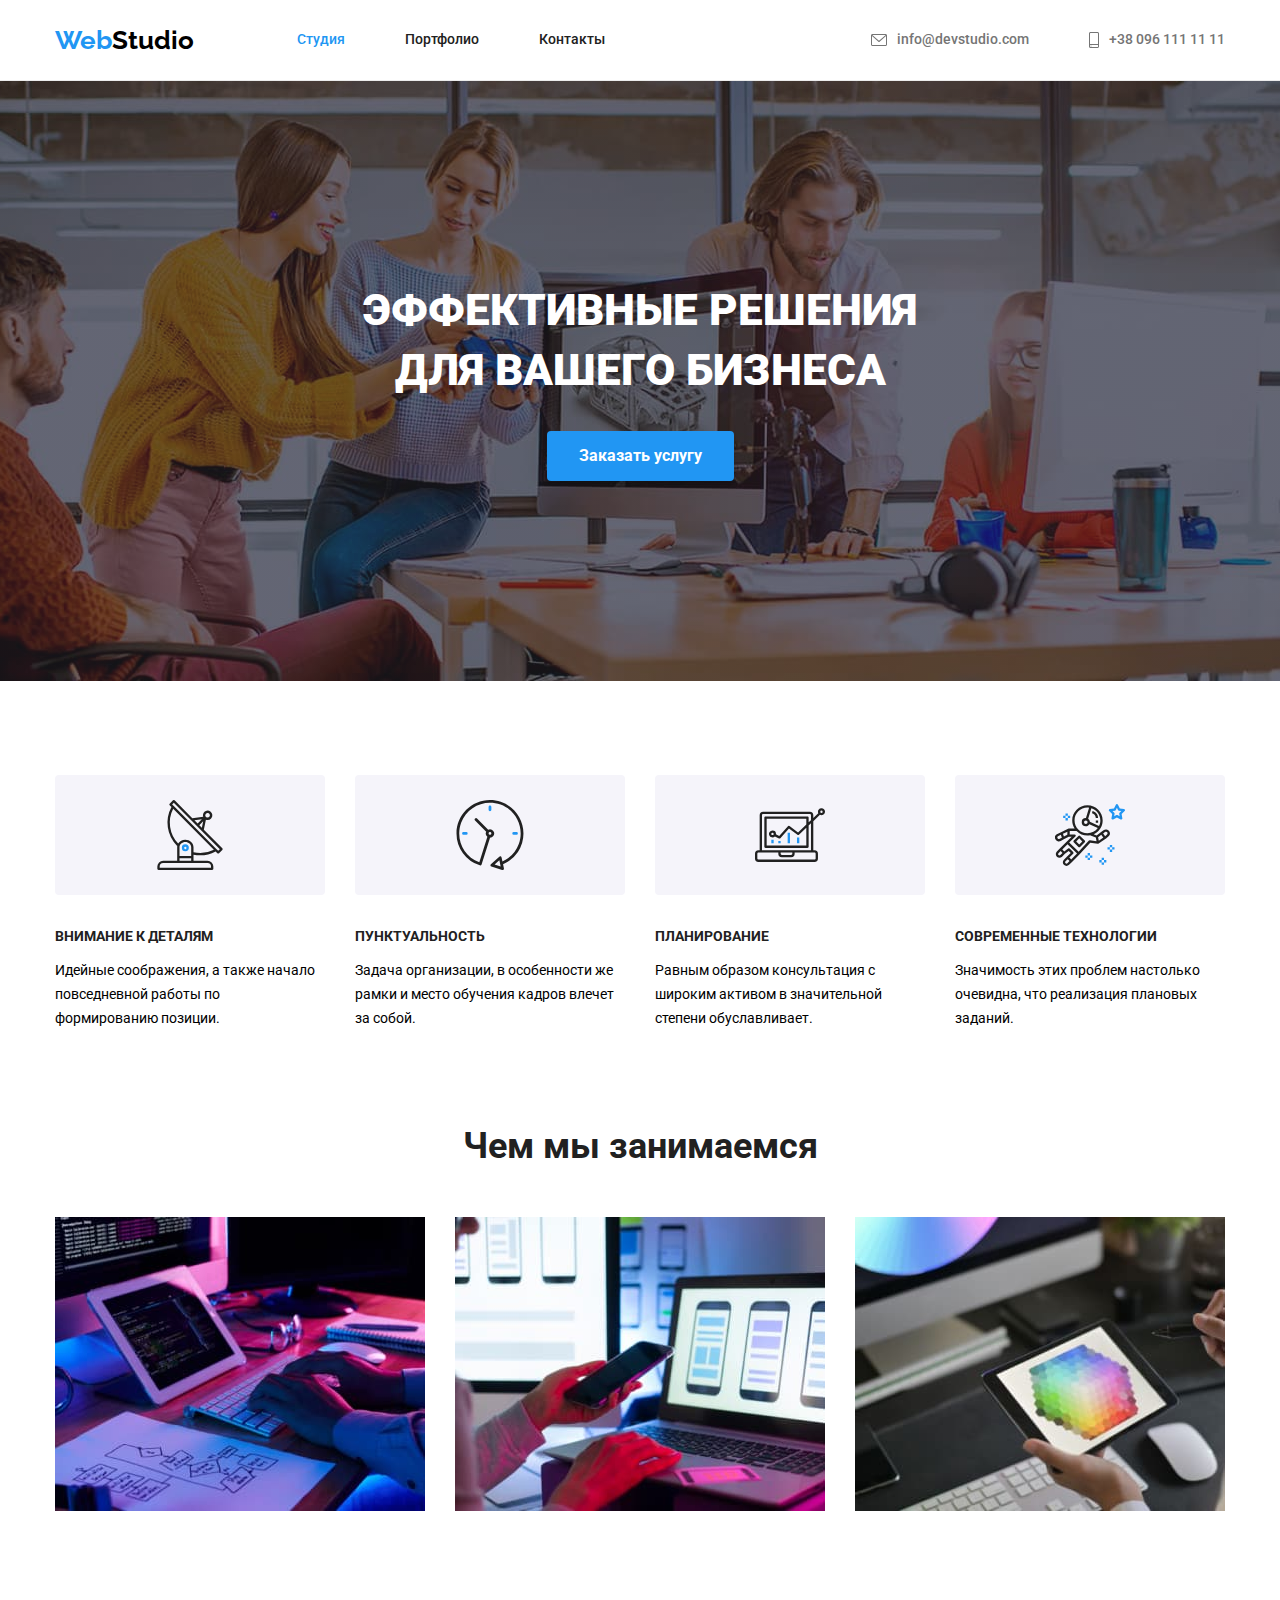
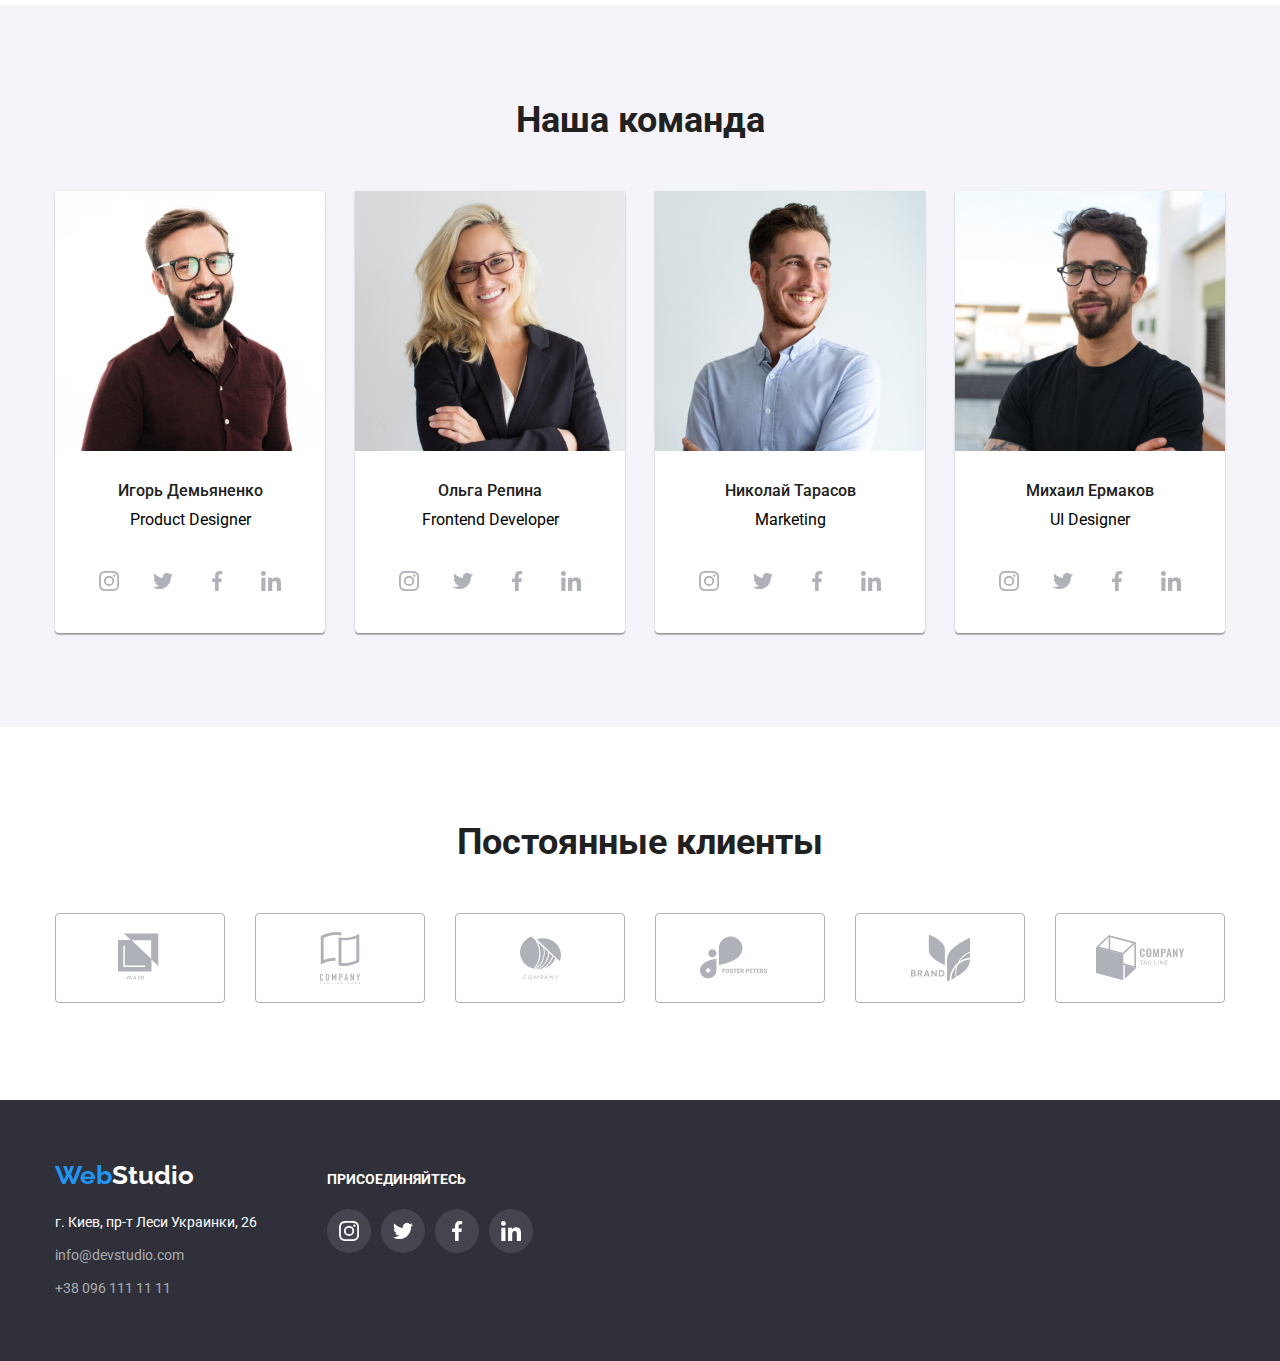
==== index.html @ a8113be8 "добавляет файлы настроек" ====
<!DOCTYPE html>
<html lang="ru">
  <head>
    <meta charset="UTF-8" />
    <meta
      name="viewport"
      content="width=device-width, initial-scale=1, maximum-scale=1, user-scalable=no"
    />
    <!-- <meta name="viewport" content="width=device-width, initial-scale=1.0" /> -->
    <title>WebStudio</title>
    <link rel="preconnect" href="https://fonts.gstatic.com" />
    <link
      href="https://fonts.googleapis.com/css2?family=Oleo+Script:wght@400;700&family=Raleway:wght@700&family=Roboto:wght@400;500;700;900&display=swap"
      rel="stylesheet"
    />
    <link
      rel="stylesheet"
      href="https://cdnjs.cloudflare.com/ajax/libs/modern-normalize/1.0.0/modern-normalize.css"
    />
    <link rel="stylesheet" href="./css/styles.css" />
    <link rel="stylesheet" href="./css/main.css" />
  </head>
  <body>
    <header class="header">
      <div class="header-contenier">
        <nav class="nav-section">
          <a href="#" class="logo">Web<span class="black">Studio</span></a>
          <ul class="site-nav list">
            <li class="item">
              <a href="#" class="link-nav link curent">Студия</a>
            </li>
            <li class="item">
              <a href="./portfolio.html" class="link-nav link">Портфолио</a>
            </li>
            <li class="item">
              <a href="#" class="link-nav link">Контакты</a>
            </li>
          </ul>
        </nav>
        <ul class="contact-list list">
          <li class="item icon-item">
            <a href="mailto:info@devstudio.com" class="contact link"
              ><svg class="icon-contact" width="16" height="12">
                <use href="./images/sprite.svg#envelope"></use>
              </svg>
              info@devstudio.com</a
            >
          </li>
          <li class="item icon-item">
            <a href="tel:+380961111111" class="contact link"
              ><svg
                class="icon-contact contact-smartphon"
                width="10"
                height="16"
              >
                <use href="./images/sprite.svg#smartphone"></use>
              </svg>
              +38 096 111 11 11</a
            >
          </li>
        </ul>
      </div>
    </header>
    <main>
      <!-- герой -->
      <section class="section hero overlay">
        <div class="contanier hero-contenier">
          <h1 class="hero-title">
            эффективные решения<br />
            для вашего бизнеса
          </h1>

          <a href="#" class="button">Заказать услугу</a>
        </div>
      </section>

      <!-- наши приимущества -->
      <section class="section">
        <h2 class="title-section visually-hidden">наши приимущества</h2>
        <div class="contanier">
          <ul class="list-section list">
            <li class="list-text">
              <div class="icon">
                <svg class="icon-antenna" width="70" ,heigth="70">
                  <use href="./images/sprite.svg#satellite"></use>
                </svg>
              </div>
              <h3 class="subtitle">Внимание к деталям</h3>
              <p class="text">
                Идейные соображения, а также начало повседневной работы по
                формированию позиции.
              </p>
            </li>
            <li class="list-text">
              <div class="icon">
                <svg class="icon-clock" width="70" ,heigth="70">
                  <use href="./images/sprite.svg#clock"></use>
                </svg>
              </div>
              <h3 class="subtitle">Пунктуальность</h3>
              <p class="text">
                Задача организации, в особенности же рамки и место обучения
                кадров влечет за собой.
              </p>
            </li>
            <li class="list-text">
              <div class="icon">
                <svg class="icon-diagram" width="70" ,heigth="70">
                  <use href="./images/sprite.svg#diagram"></use>
                </svg>
              </div>
              <h3 class="subtitle">Планирование</h3>
              <p class="text">
                Равным образом консультация с широким активом в значительной
                степени обуславливает.
              </p>
            </li>
            <li class="list-text">
              <div class="icon">
                <svg class="icon-astronaut" width="70" ,heigth="70">
                  <use href="./images/sprite.svg#astronaut"></use>
                </svg>
              </div>
              <h3 class="subtitle">Современные технологии</h3>
              <p class="text">
                Значимость этих проблем настолько очевидна, что реализация
                плановых заданий.
              </p>
            </li>
          </ul>
        </div>
      </section>

      <!-- чем мы занимаемся -->
      <section class="section-work">
        <div class="contanier">
          <h2 class="title-section">Чем мы занимаемся</h2>
          <ul class="work-list list">
            <li class="work-photo">
              <img src="./images/box1.jpg" alt="Разработка" />
            </li>
            <li class="work-photo">
              <img src="./images/box2.jpg" alt="Маркетинг" />
            </li>
            <li class="work-photo">
              <img src="./images/box3.jpg" alt="Дизайн" />
            </li>
          </ul>
        </div>
      </section>

      <!-- Наша команда -->
      <section class="section section-team">
        <div class="contanier">
          <h2 class="title-section">Наша команда</h2>
          <ul class="team-list list">
            <li class="team-photo">
              <img
                src="./images/img1.jpg"
                alt="Игорь Демьяненко"
                width="270px;"
              />

              <h3 class="title">Игорь Демьяненко</h3>
              <p class="text-team">Product Designer</p>
              <div class="social">
                <a href="http://" class="icon-social">
                  <svg class="icon-team" width="20" ,heigth="20">
                    <use href="./images/sprite.svg#instagram"></use>
                  </svg>
                </a>
                <a href="http://" class="icon-social">
                  <svg class="icon-team" width="20" ,heigth="20">
                    <use href="./images/sprite.svg#twitter"></use>
                  </svg>
                </a>
                <a href="http://" class="icon-social">
                  <svg class="icon-team" width="20" ,heigth="20">
                    <use href="./images/sprite.svg#facebook"></use>
                  </svg>
                </a>
                <a href="http://" class="icon-social">
                  <svg class="icon-team" width="20" ,heigth="20">
                    <use href="./images/sprite.svg#linkedin"></use>
                  </svg>
                </a>
              </div>
            </li>
            <li class="team-photo">
              <img src="./images/img2.jpg" alt="Ольга Репина" width="270px;" />
              <h3 class="title">Ольга Репина</h3>
              <p class="text-team">Frontend Developer</p>
              <div class="social">
                <a href="http://" class="icon-social">
                  <svg class="icon-team" width="20" ,heigth="20">
                    <use href="./images/sprite.svg#instagram"></use>
                  </svg>
                </a>
                <a href="http://" class="icon-social">
                  <svg class="icon-team" width="20" ,heigth="20">
                    <use href="./images/sprite.svg#twitter"></use>
                  </svg>
                </a>
                <a href="http://" class="icon-social">
                  <svg class="icon-team" width="20" ,heigth="20">
                    <use href="./images/sprite.svg#facebook"></use>
                  </svg>
                </a>
                <a href="http://" class="icon-social">
                  <svg class="icon-team" width="20" ,heigth="20">
                    <use href="./images/sprite.svg#linkedin"></use>
                  </svg>
                </a>
              </div>
            </li>
            <li class="team-photo">
              <img
                src="./images/img3.jpg"
                alt="Николай Тарасов"
                width="270px;"
              />
              <h3 class="title">Николай Тарасов</h3>
              <p class="text-team">Marketing</p>
              <div class="social">
                <a href="http://" class="icon-social">
                  <svg class="icon-team" width="20" ,heigth="20">
                    <use href="./images/sprite.svg#instagram"></use>
                  </svg>
                </a>
                <a href="http://" class="icon-social">
                  <svg class="icon-team" width="20" ,heigth="20">
                    <use href="./images/sprite.svg#twitter"></use>
                  </svg>
                </a>
                <a href="http://" class="icon-social">
                  <svg class="icon-team" width="20" ,heigth="20">
                    <use href="./images/sprite.svg#facebook"></use>
                  </svg>
                </a>
                <a href="http://" class="icon-social">
                  <svg class="icon-team" width="20" ,heigth="20">
                    <use href="./images/sprite.svg#linkedin"></use>
                  </svg>
                </a>
              </div>
            </li>
            <li class="team-photo">
              <img
                src="./images/img4.jpg"
                alt="Михаил Ермаков"
                width="270px;"
              />
              <h3 class="title">Михаил Ермаков</h3>
              <p class="text-team">UI Designer</p>
              <div class="social">
                <a href="http://" class="icon-social">
                  <svg class="icon-team" width="20" ,heigth="20">
                    <use href="./images/sprite.svg#instagram"></use>
                  </svg>
                </a>
                <a href="http://" class="icon-social">
                  <svg class="icon-team" width="20" ,heigth="20">
                    <use href="./images/sprite.svg#twitter"></use>
                  </svg>
                </a>
                <a href="http://" class="icon-social">
                  <svg class="icon-team" width="20" ,heigth="20">
                    <use href="./images/sprite.svg#facebook"></use>
                  </svg>
                </a>
                <a href="http://" class="icon-social">
                  <svg class="icon-team" width="20" ,heigth="20">
                    <use href="./images/sprite.svg#linkedin"></use>
                  </svg>
                </a>
              </div>
            </li>
          </ul>
        </div>
      </section>
      <section class="section">
        <div class="contanier">
          <h2 class="title-section">Постоянные клиенты</h2>
          <ul class="list-clients">
            <li class="clients list">
              <a class="linc-clients" href="http://">
                <svg class="icon-logo" width="44.27" ,heigth="49.23">
                  <use href="./images/sprite.svg#logo_1"></use>
                </svg>
              </a>
            </li>
            <li class="clients list">
              <a class="linc-clients" href="http://">
                <svg class="icon-logo" width="40" ,heigth="52">
                  <use href="./images/sprite.svg#logo_2"></use>
                </svg>
              </a>
            </li>
            <li class="clients list">
              <a class="linc-clients" href="http://">
                <svg class="icon-logo" width="41" ,heigth="42.6">
                  <use href="./images/sprite.svg#logo_3"></use>
                </svg>
              </a>
            </li>
            <li class="clients list">
              <a class="linc-clients" href="http://">
                <svg class="icon-logo" width="79.66" ,heigth="42.02">
                  <use href="./images/sprite.svg#logo_4"></use>
                </svg>
              </a>
            </li>
            <li class="clients list">
              <a class="linc-clients" href="http://">
                <svg class="icon-logo" width="59" ,heigth="47">
                  <use href="./images/sprite.svg#logo_5"></use>
                </svg>
              </a>
            </li>
            <li class="clients list">
              <a class="linc-clients" href="http://">
                <svg class="icon-logo" width="88.48" ,heigth="44.44">
                  <use href="./images/sprite.svg#logo_6"></use>
                </svg>
              </a>
            </li>
          </ul>
        </div>
      </section>
    </main>
    <footer class="section footer-section">
      <div class="contanier footer-contanier">
        <div class="address-footer">
          <a href="#" class="logo">Web<span class="white">Studio</span></a>
          <address class="blok-address">
            <a href="#" class="address">г. Киев, пр-т Леси Украинки, 26</a>
          </address>
          <ul class="list">
            <li class="list-contacts">
              <a href="mailto:info@devstudio.com" class="contacts"
                >info@devstudio.com</a
              >
            </li>
            <li class="list-contacts">
              <a href="tel:+380961111111" class="contacts">+38 096 111 11 11</a>
            </li>
          </ul>
        </div>
        <div class="media">
          <b class="text-media">присоединяйтесь</b>
          <ul class="media-list">
            <li class="list-media list">
              <a href="http://" class="icon-media">
                <svg class="icon-instagram" width="20" ,heigth="20">
                  <use href="./images/sprite.svg#instagram"></use>
                </svg>
              </a>
            </li>
            <li class="list-media list">
              <a href="http://" class="icon-media">
                <svg class="icon-twitter" width="20" ,heigth="20">
                  <use href="./images/sprite.svg#twitter"></use>
                </svg>
              </a>
            </li>
            <li class="list-media list">
              <a href="http://" class="icon-media">
                <svg class="icon-facebook" width="20" ,heigth="20">
                  <use href="./images/sprite.svg#facebook"></use>
                </svg>
              </a>
            </li>
            <li class="list-media list">
              <a href="http://" class="icon-media">
                <svg class="icon-linkedin" width="20" ,heigth="20">
                  <use href="./images/sprite.svg#linkedin"></use>
                </svg>
              </a>
            </li>
          </ul>
        </div>
      </div>
    </footer>
  </body>
</html>
---- css/styles.css ----
/* Переменные */
:root {
  --background-color-header: #ffffff;
  --background-color-main: #e5e5e5;
  --background-color-tiam: #f5f4fa;
  --background-color-footer: #2f303a;

  --color-logo: #2196f3;
  --color-accent: #2196f3;
  --color-text-h: #212121;
  --color-text-p: #757575;
  --color-text-hero: #ffffff;
  --color-text-mail: rgba(255, 255, 255, 0.6);
}

body {
  text-decoration: none;
}

/* утилиты */
.list {
  list-style: none;
}

h1,
h2,
h3,
p,
a,
li,
ul {
  padding: 0;
  margin: 0;
}

img {
  display: block;
  max-width: 100%;
  height: auto;
}

/* скрытый заголовок */
.visually-hidden {
  position: absolute;
  width: 1px;
  height: 1px;
  margin: -1px;
  border: 0;
  padding: 0;
  clip: rect(0 0 0 0);
  overflow: hidden;
}

.section {
  padding-top: 94px;
  padding-bottom: 94px;
  /* outline: 2px solid tomato; */
}

.contanier {
  margin-left: auto;
  margin-right: auto;
  padding-left: 15px;
  padding-right: 15px;
  width: 1200px;
  /* outline: 2px solid tomato; */
}

.button {
  display: inline-block;

  padding-top: 10px;
  padding-bottom: 10px;
  padding-left: 32px;
  padding-right: 32px;

  background-color: var(--color-accent);
  text-decoration: none;

  font-family: Roboto;
  font-style: normal;
  font-weight: bold;
  font-size: 16px;
  line-height: 1.87;

  text-align: center;

  color: #ffffff;
  box-shadow: 0px 4px 4px rgba(0, 0, 0, 0.15);
  border-radius: 4px;
}

/* Шапка сайта */
.header {
  background-color: var(--background-color-header);
  border-bottom: 1px solid #ececec;
}

.header-contenier {
  display: flex;
  width: 1200px;
  margin: auto;
  padding-left: 15px;
  padding-right: 15px;
  justify-content: space-between;
  align-items: center;
}

.icon-item {
  display: flex;
  align-items: center;
}

.link {
  color: var(--color-text-h);
  text-decoration: none;
  margin-left: 10px;
}

.icon-contact {
  margin-right: 10px;
  fill: #757575;
}

.link:hover,
.link:focus {
  color: var(--color-accent);
}

.link:hover .icon-contact,
.link:focus .icon-contact {
  fill: var(--color-accent);
}

.contact-list {
  display: flex;
}

.contact-list .item + .item {
  margin-left: 50px;
}

.contact {
  display: flex;
  align-items: center;
  color: var(--color-text-p);
  font-family: Roboto;
  font-style: normal;
  font-weight: 500;
  font-size: 14px;
  line-height: 1.14;
}

.nav-section {
  display: flex;
  justify-content: space-between;
  align-items: center;
}

.site-nav {
  display: flex;
}

.site-nav .curent {
  color: var(--color-accent);
}

.nav-list .item {
  display: block;
  padding-top: 32px;
  padding-bottom: 32px;
}

.site-nav .item + .item {
  margin-left: 50px;
}

.link-nav {
  display: block;
  padding-top: 32px;
  padding-bottom: 32px;
  font-family: -apple-system, BlinkMacSystemFont, "Segoe UI", Roboto, Oxygen,
    Ubuntu, Cantarell, "Open Sans", "Helvetica Neue", sans-serif;
  font-style: normal;
  font-weight: 500;
  font-size: 14px;
  line-height: 1.14;
}

/* стилизация логотипа */
.logo {
  display: block;
  font-family: Raleway;
  font-style: normal;
  font-weight: bold;
  font-size: 26px;
  line-height: 1.19;

  color: var(--color-logo);
  text-decoration: none;
}

.black {
  color: black;
  margin-right: 93px;
}

.white {
  color: #ffffff;
}

/* подвал сайта */
.footer-section {
  display: flex;
  justify-content: flex-start;
  background-color: var(--background-color-footer);
  padding-top: 60px;
  padding-bottom: 60px;
}

.footer-contanier {
  display: flex;
  align-items: baseline;
}

.address {
  margin-top: 20px;
  text-decoration: none;
  font-family: Roboto;
  font-style: normal;
  font-weight: normal;
  font-size: 14px;
  line-height: 1.71;
  color: #ffffff;
}

.blok-address {
  margin-top: 20px;
}

.contacts {
  text-decoration: none;
  font-family: Roboto;
  font-style: normal;
  font-weight: normal;
  font-size: 14px;
  line-height: 1.71;

  color: var(--color-text-mail);
}

.list-contacts {
  margin-top: 9px;
}
---- css/main.css ----
/* секция герой */
.hero {
  max-width: 1600px;
  height: 600px;
  margin-left: auto;
  margin-right: auto;
  padding: 0;
  background-image: linear-gradient(
      to right,
      rgba(47, 48, 58, 0.4),
      rgba(47, 48, 58, 0.4)
    ),
    url("../images/Img-hero.jpg");
  background-repeat: no-repeat;
  background-position: center;
  background-size: cover;
}

.overlay {
}

.hero-contenier {
  padding-top: 200px;
  padding-bottom: 200px;
  text-align: center;
}

.hero-title {
  margin-bottom: 30px;
  font-family: Roboto;
  font-style: normal;
  font-weight: 900;
  font-size: 44px;
  line-height: 1.36;

  text-align: center;
  text-transform: uppercase;

  color: #ffffff;
}

/* оформление секций */
.contanier .list-section {
  display: flex;
  justify-content: center;
}

.icon {
  display: inline-flex;
  height: 120px;
  width: 270px;
  margin-bottom: 30px;
  background-color: #f5f4fa;
  justify-content: center;
  border-radius: 4px;
}

.icon-logo {
  fill: #afb1b8;
}

.icon-logo:hover,
.icon-logo:focus {
  fill: #2196f3;
}

.social {
  display: flex;
  justify-content: center;
}

.icon-social {
  display: inline-flex;
  margin-bottom: 30px;
  width: 44px;
  height: 44px;
  fill: #afb1b8;
  justify-content: center;
  border-radius: 50%;
}

.team-list .icon-social + .icon-social {
  margin-left: 10px;
}

.icon-social:hover,
.icon-social:focus {
  background-color: var(--color-accent);
}

.icon-social:hover .icon-team,
.icon-social:focus .icon-team {
  fill: #ffffff;
}

.list-section .list-text + .list-text {
  margin-left: 30px;
}

.work-list {
  display: flex;
  justify-content: center;
}

.subtitle {
  margin-bottom: 10px;
  font-family: Roboto;
  font-style: normal;
  font-weight: bold;
  font-size: 14px;
  line-height: 1.71;

  text-transform: uppercase;

  color: var(--color-text-h);
}

.text {
  font-family: Roboto;
  font-style: normal;
  font-weight: normal;
  font-size: 14px;
  line-height: 1.71;
}

.title-section {
  margin-bottom: 50px;
  font-family: Roboto;
  font-style: normal;
  font-weight: bold;
  font-size: 36px;
  line-height: 1.17;
  text-align: center;
  color: var(--color-text-h);
}

.work-list .work-photo + .work-photo {
  margin-left: 30px;
}

.title {
  margin-top: 30px;
  font-family: Roboto;
  font-style: normal;
  font-weight: 500;
  font-size: 16px;
  line-height: 1.187;
  text-align: center;

  color: var(--color-text-h);
}

.text-team {
  margin-top: 10px;
  margin-bottom: 30px;
  font-family: Roboto;
  font-style: normal;
  font-weight: normal;
  font-size: 16px;
  line-height: 1.187;
  text-align: center;
}

.section-work {
  padding-bottom: 94px;
}

.section-team {
  background-color: var(--background-color-tiam);
}

.team-list {
  display: flex;
  justify-content: center;
}

.team-photo {
  background-color: #ffffff;
  box-shadow: 0px 1px 3px rgba(0, 0, 0, 0.12), 0px 1px 1px rgba(0, 0, 0, 0.14),
    0px 2px 1px rgba(0, 0, 0, 0.2);
  border-radius: 0px 0px 4px 4px;
}

.team-list .team-photo + .team-photo {
  margin-left: 30px;
}

.list-clients {
  display: flex;
}

.linc-clients {
  display: inline-flex;
  width: 170px;
  height: 90px;
  justify-content: center;
  border-radius: 4px;
  border: 1px solid #afb1b8;
  outline: none;
}

.list-clients .clients + .clients {
  margin-left: 30px;
}

.linc-clients:hover,
.linc-clients:focus {
  border: 1px solid var(--color-accent);
}

.linc-clients:hover .icon-logo,
.linc-clients:focus .icon-logo {
  fill: var(--color-accent);
}

.icon-media {
  display: inline-flex;
  margin-top: 20px;
  width: 44px;
  height: 44px;
  background: rgba(255, 255, 255, 0.1);
  fill: #ffffff;
  justify-content: center;
  border-radius: 50%;
}

.media-list > .list-media + .list-media {
  margin-left: 10px;
}

.icon-media:hover,
.icon-media:focus {
  background-color: var(--color-accent);
  fill: #ffffff;
}

.media {
  margin-left: 70px;
}

.text-media {
  font-family: Roboto;
  font-style: normal;
  font-weight: bold;
  font-size: 14px;
  line-height: 1.14;
  text-transform: uppercase;
  color: #ffffff;
}

.media-list {
  display: flex;
}
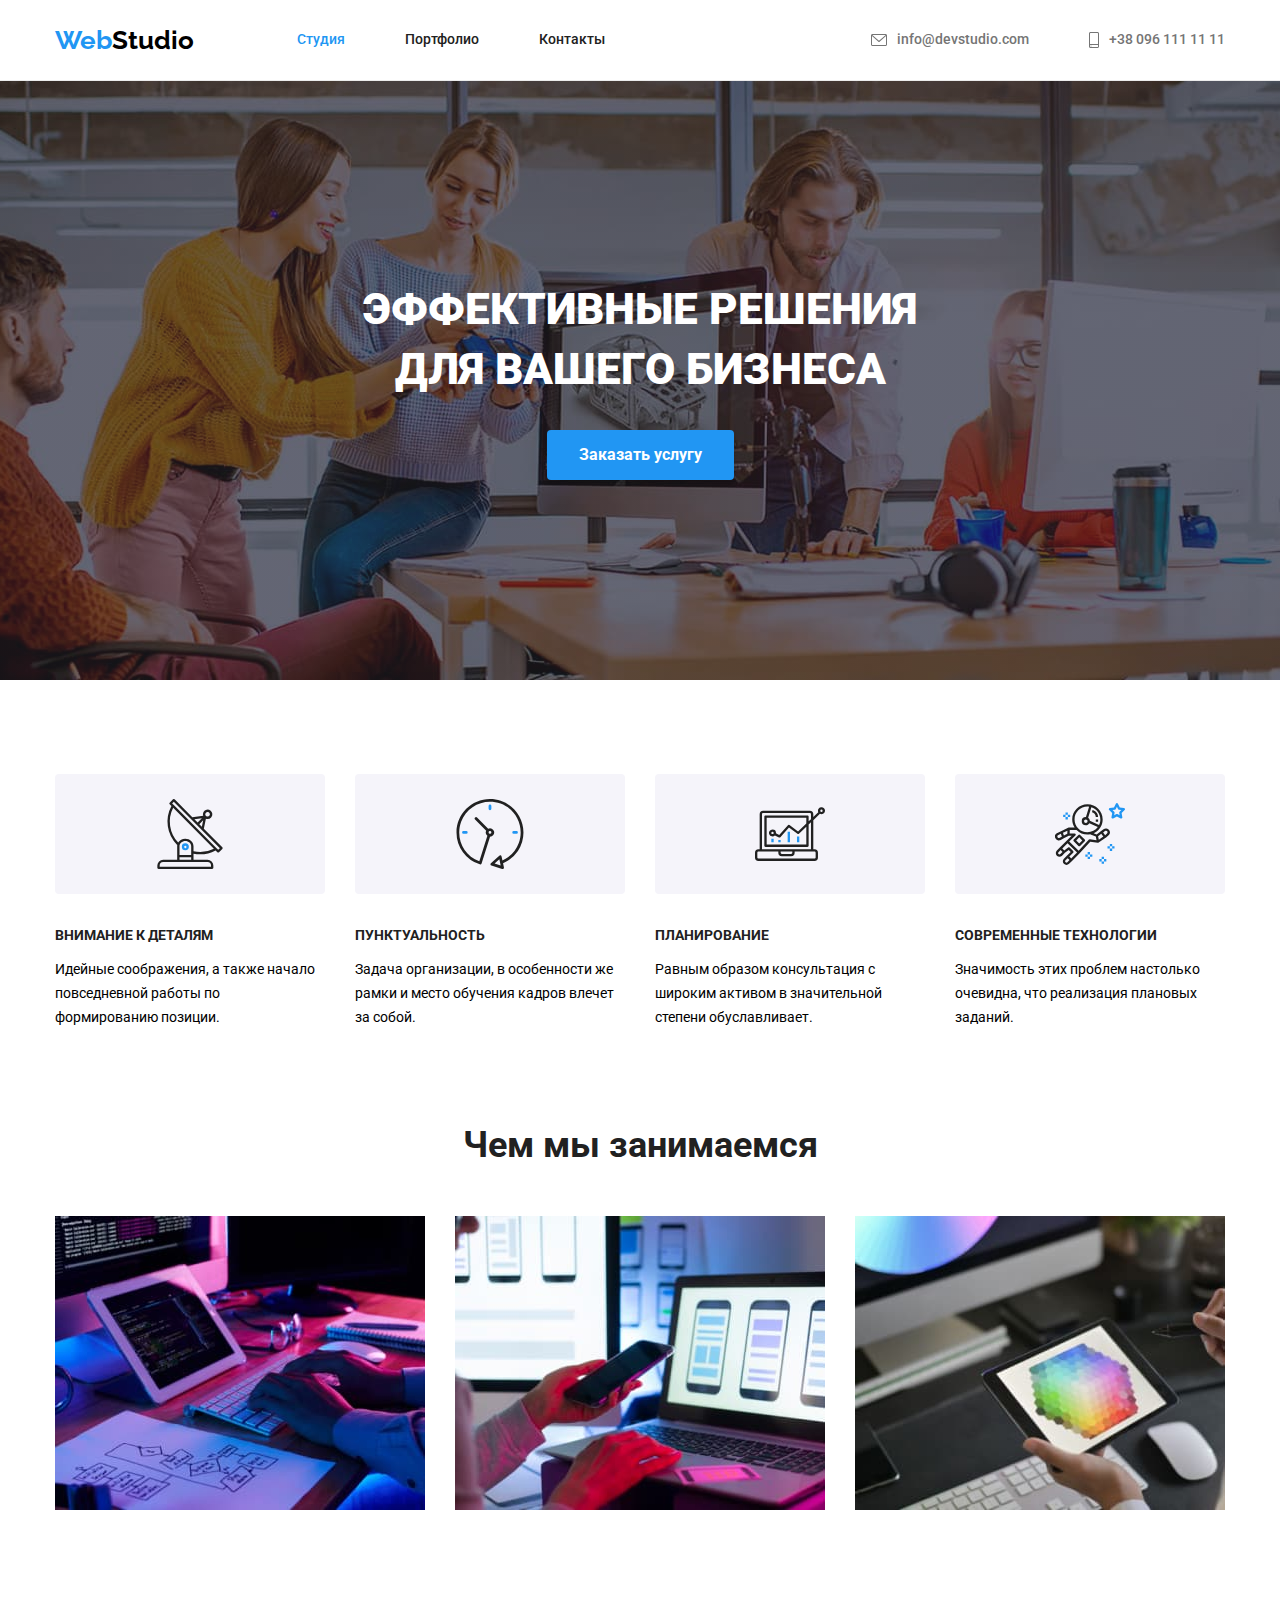
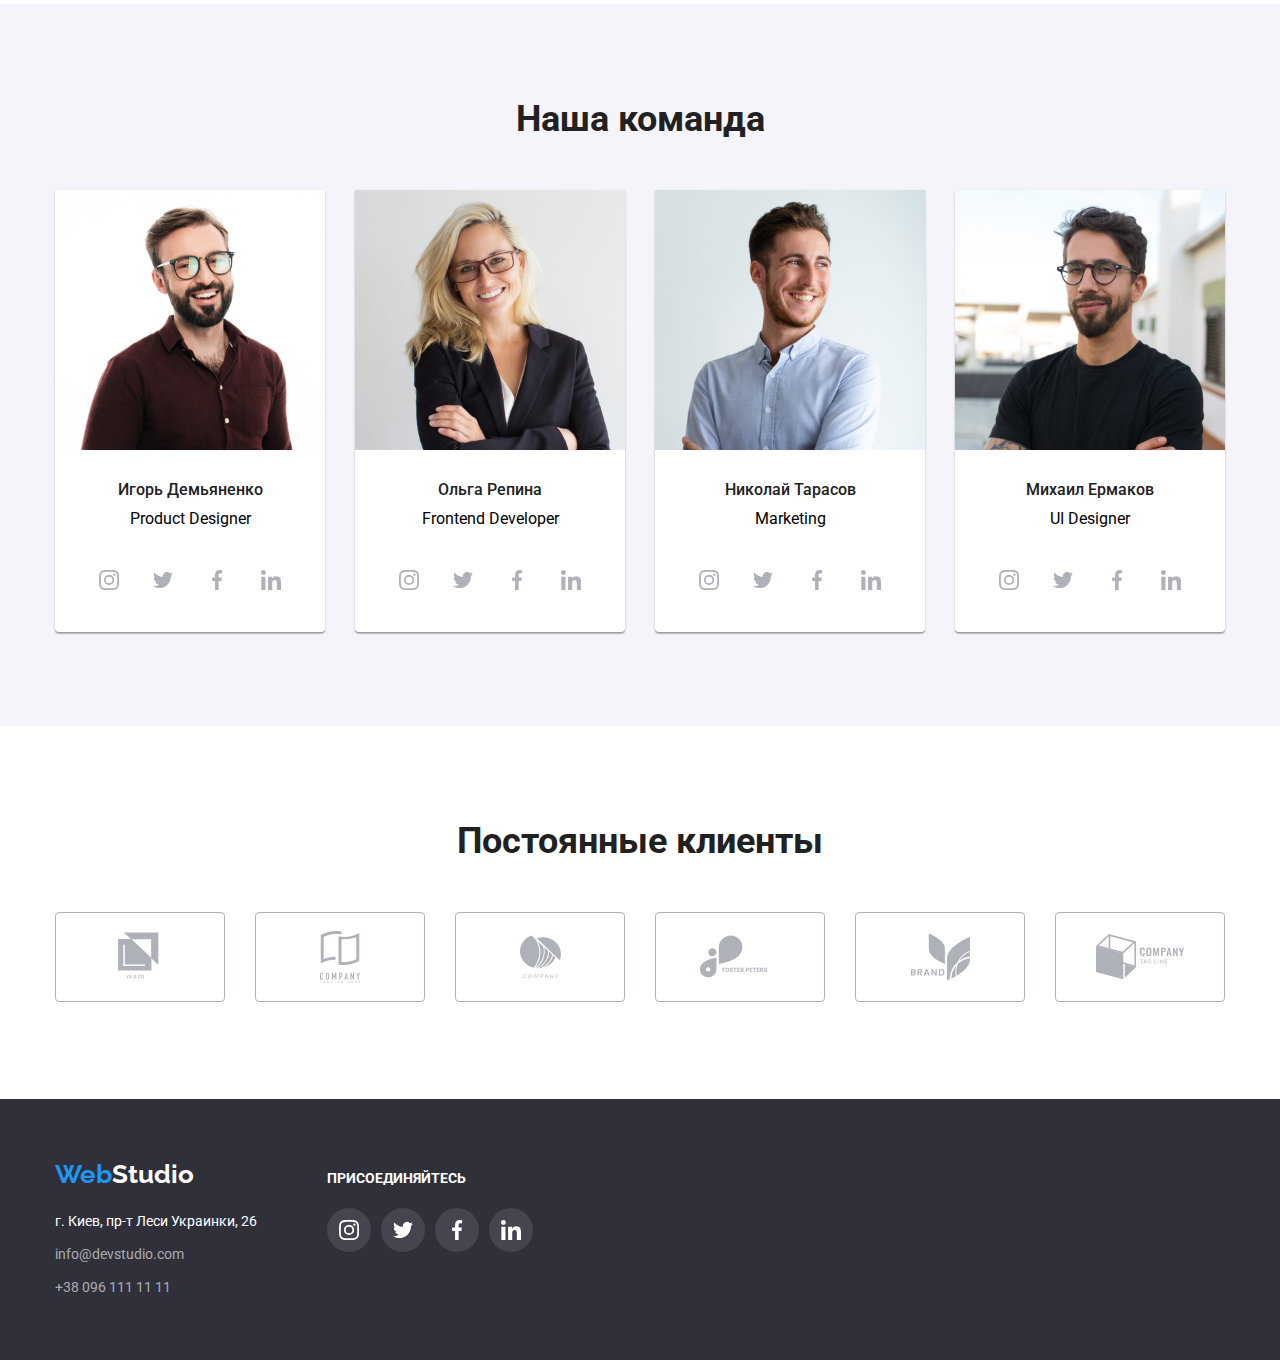
==== commit ce31d4ee: "Добавляет модальное окно" ====
--- a/index.html
+++ b/index.html
@@ -70,7 +70,12 @@
             для вашего бизнеса
           </h1>
 
-          <a href="#" class="button">Заказать услугу</a>
+          <a href="#" class="button" data-modal-open>Заказать услугу</a>
+        </div>
+        <div class="backdrop is-hidden" data-modal>
+          <div class="modal">
+            <button data-modal-close>Закрыть</button>
+          </div>
         </div>
       </section>
 
@@ -381,5 +386,6 @@
         </div>
       </div>
     </footer>
+    <script src="./js/modal.js"></script>
   </body>
 </html>
--- a/css/styles.css
+++ b/css/styles.css
@@ -15,6 +15,7 @@
 
 body {
   text-decoration: none;
+  padding-top: 80px;
 }
 
 /* утилиты */
@@ -92,6 +93,10 @@
 
 /* Шапка сайта */
 .header {
+  position: fixed;
+  width: 100%;
+  top: 0;
+  left: 0;
   background-color: var(--background-color-header);
   border-bottom: 1px solid #ececec;
 }
--- a/css/main.css
+++ b/css/main.css
@@ -251,3 +251,34 @@
 .media-list {
   display: flex;
 }
+
+/* Модальное окно */
+
+.backdrop {
+  position: fixed;
+  top: 0;
+  left: 0;
+  width: 100%;
+  height: 100%;
+  background: rgba(0, 0, 0, 0.2);
+}
+
+.backdrop.is-hidden {
+  opacity: 0;
+  pointer-events: none;
+}
+
+.modal {
+  position: absolute;
+  left: 50%;
+  top: 50%;
+  transform: translate(-50%, -50%);
+
+  min-width: 528px;
+  min-height: 581px;
+
+  background: #ffffff;
+  box-shadow: 0px 1px 3px rgba(0, 0, 0, 0.12), 0px 1px 1px rgba(0, 0, 0, 0.14),
+    0px 2px 1px rgba(0, 0, 0, 0.2);
+  border-radius: 4px;
+}
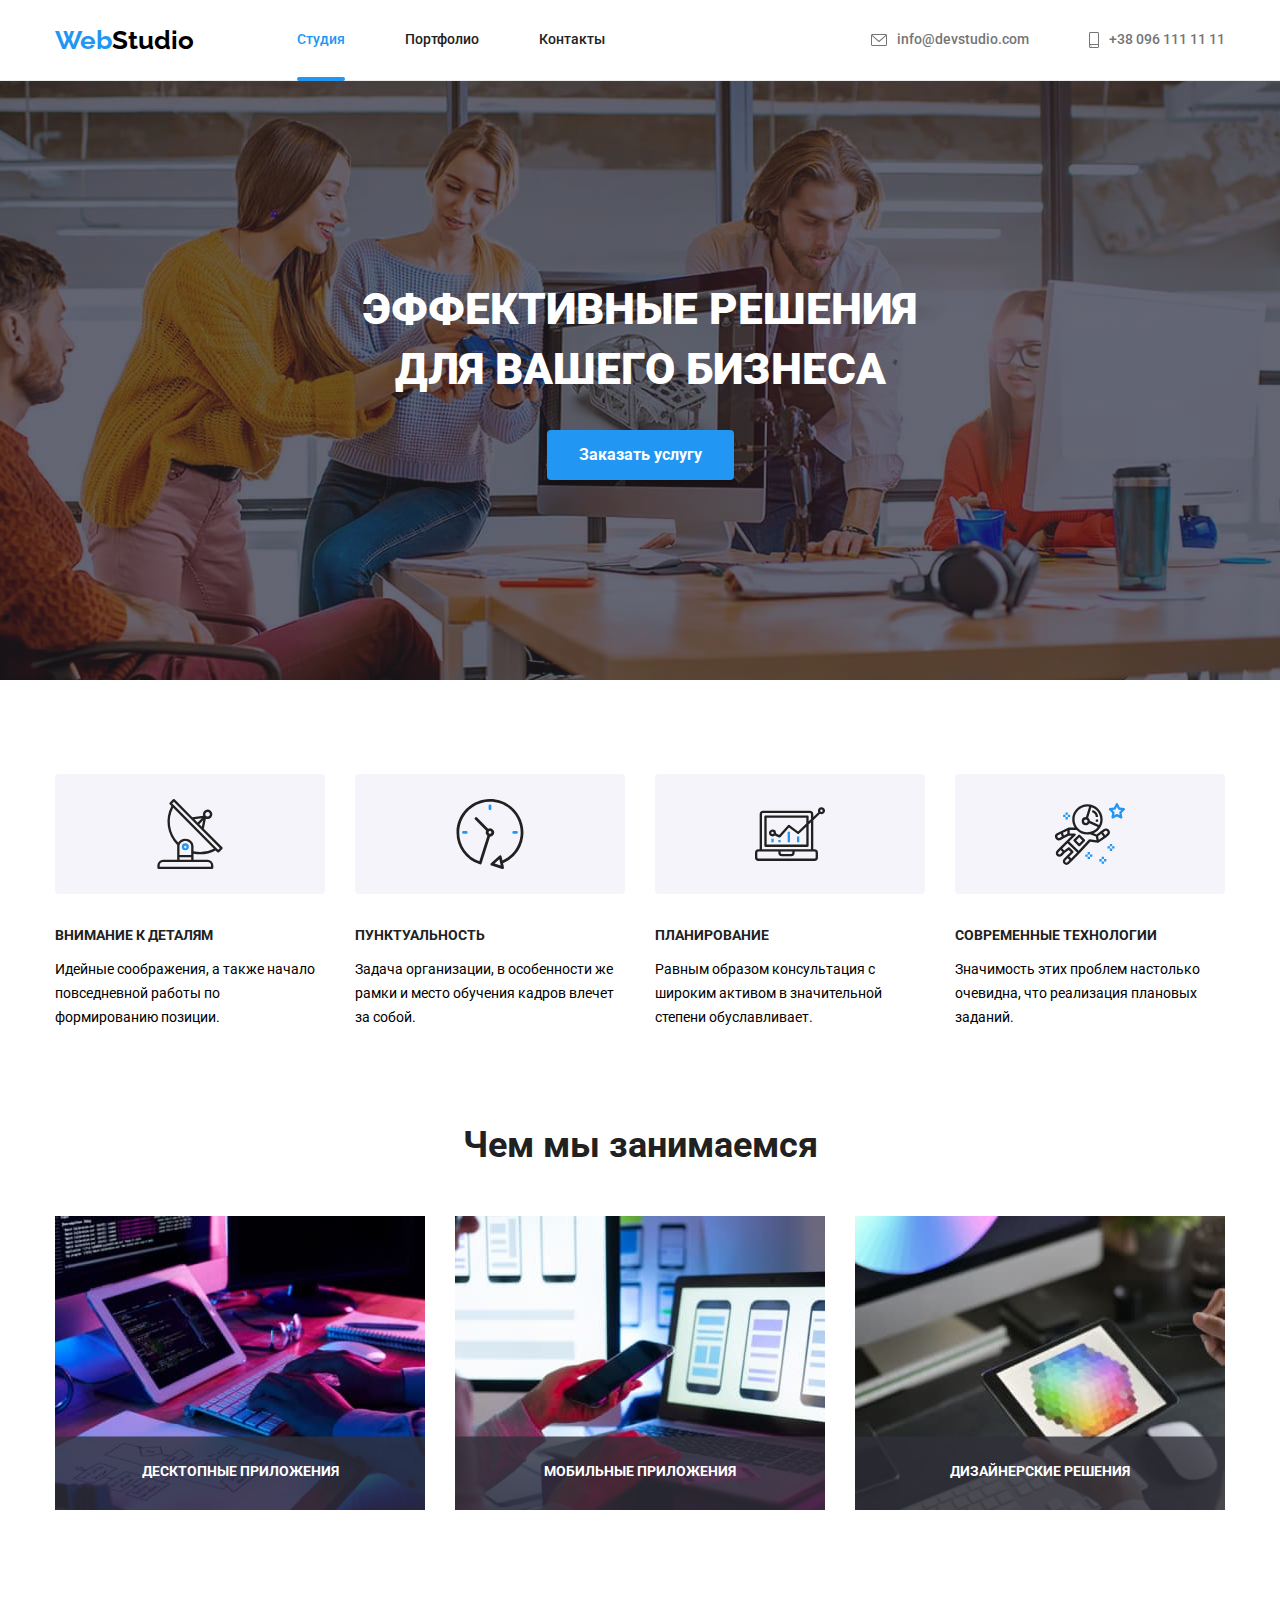
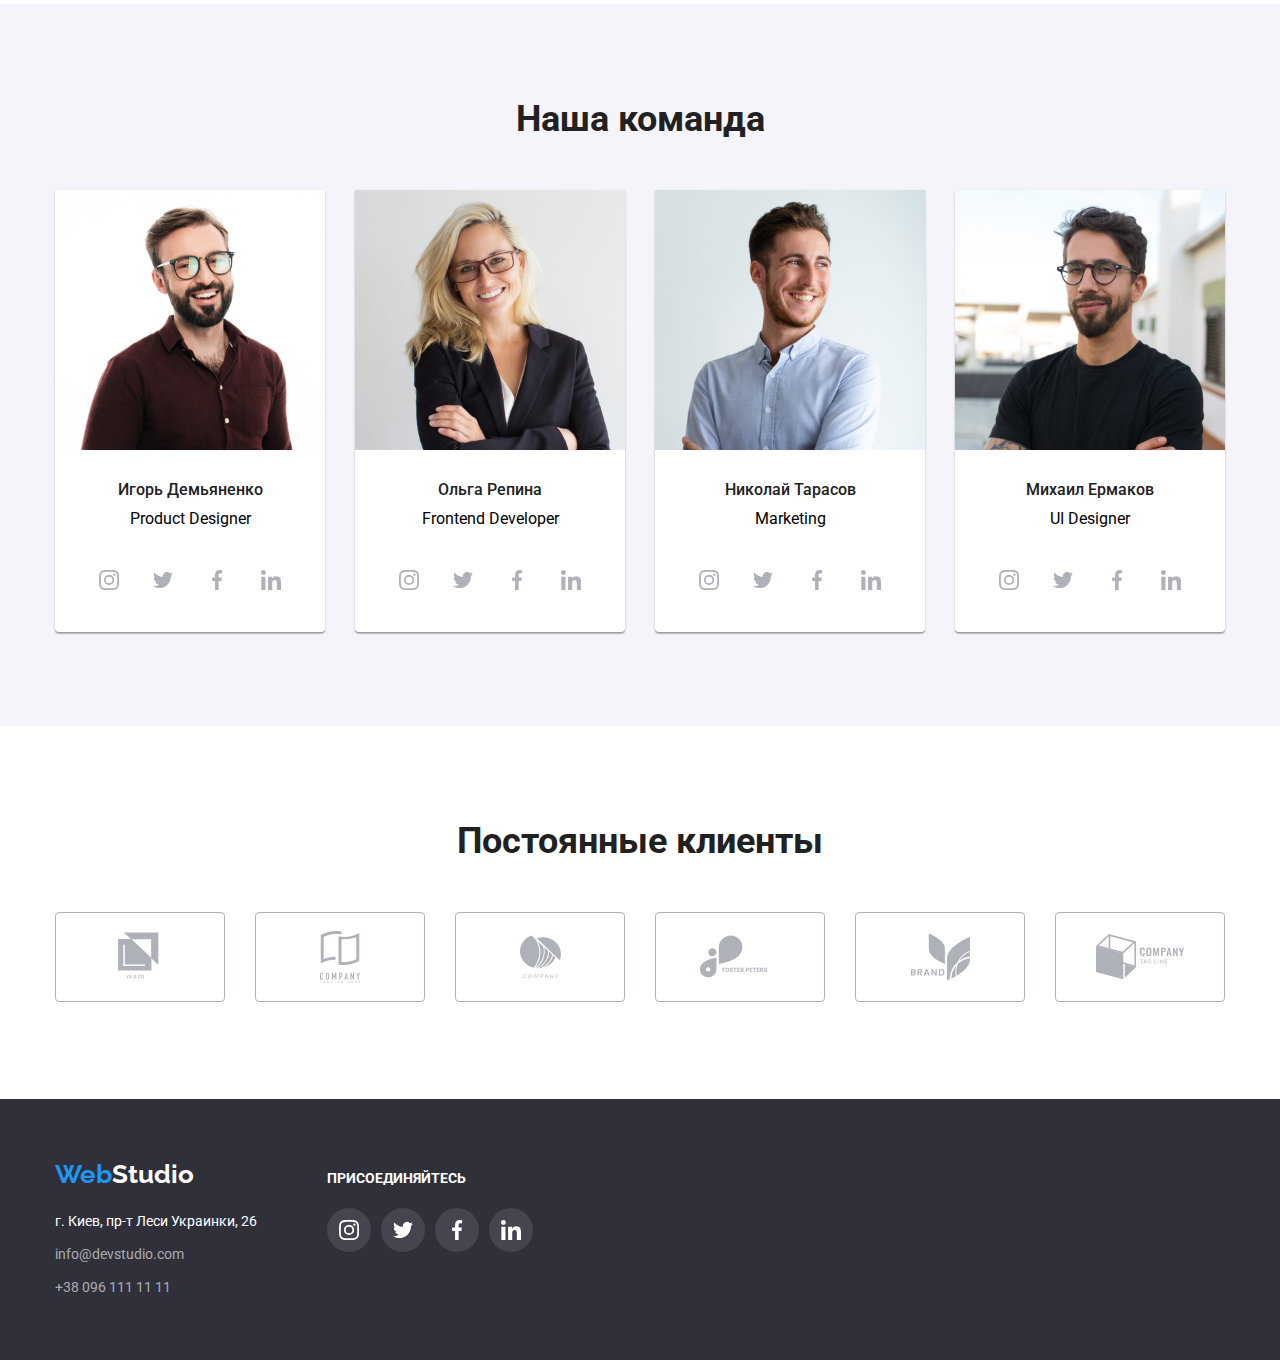
==== commit edfa43e9: "ДЗ-5" ====
--- a/index.html
+++ b/index.html
@@ -74,7 +74,11 @@
         </div>
         <div class="backdrop is-hidden" data-modal>
           <div class="modal">
-            <button data-modal-close>Закрыть</button>
+            <button class="button-close" data-modal-close>
+              <svg class="close" width="11" height="11">
+                <use href="./images/sprite.svg#close"></use>
+              </svg>
+            </button>
           </div>
         </div>
       </section>
@@ -86,7 +90,7 @@
           <ul class="list-section list">
             <li class="list-text">
               <div class="icon">
-                <svg class="icon-antenna" width="70" ,heigth="70">
+                <svg class="icon-antenna" width="70" heigth="70">
                   <use href="./images/sprite.svg#satellite"></use>
                 </svg>
               </div>
@@ -98,7 +102,7 @@
             </li>
             <li class="list-text">
               <div class="icon">
-                <svg class="icon-clock" width="70" ,heigth="70">
+                <svg class="icon-clock" width="70" height="70">
                   <use href="./images/sprite.svg#clock"></use>
                 </svg>
               </div>
@@ -110,7 +114,7 @@
             </li>
             <li class="list-text">
               <div class="icon">
-                <svg class="icon-diagram" width="70" ,heigth="70">
+                <svg class="icon-diagram" width="70" height="70">
                   <use href="./images/sprite.svg#diagram"></use>
                 </svg>
               </div>
@@ -122,7 +126,7 @@
             </li>
             <li class="list-text">
               <div class="icon">
-                <svg class="icon-astronaut" width="70" ,heigth="70">
+                <svg class="icon-astronaut" width="70" height="70">
                   <use href="./images/sprite.svg#astronaut"></use>
                 </svg>
               </div>
@@ -143,12 +147,21 @@
           <ul class="work-list list">
             <li class="work-photo">
               <img src="./images/box1.jpg" alt="Разработка" />
+              <div class="work-text-contanier">
+                <h3 class="work-title">десктопные приложения</h3>
+              </div>
             </li>
             <li class="work-photo">
               <img src="./images/box2.jpg" alt="Маркетинг" />
+              <div class="work-text-contanier">
+                <h3 class="work-title">мобильные приложения</h3>
+              </div>
             </li>
             <li class="work-photo">
               <img src="./images/box3.jpg" alt="Дизайн" />
+              <div class="work-text-contanier">
+                <h3 class="work-title">дизайнерские решения</h3>
+              </div>
             </li>
           </ul>
         </div>
--- a/css/styles.css
+++ b/css/styles.css
@@ -94,6 +94,7 @@
 /* Шапка сайта */
 .header {
   position: fixed;
+  z-index: 9;
   width: 100%;
   top: 0;
   left: 0;
@@ -181,6 +182,7 @@
 }
 
 .link-nav {
+  position: relative;
   display: block;
   padding-top: 32px;
   padding-bottom: 32px;
@@ -192,6 +194,17 @@
   line-height: 1.14;
 }
 
+.link-nav.curent::after {
+  position: absolute;
+  bottom: -1px;
+  content: "";
+  display: block;
+  width: 100%;
+  height: 4px;
+  background-color: var(--color-accent);
+  border-radius: 2px;
+}
+
 /* стилизация логотипа */
 .logo {
   display: block;
--- a/css/main.css
+++ b/css/main.css
@@ -52,6 +52,7 @@
   margin-bottom: 30px;
   background-color: #f5f4fa;
   justify-content: center;
+  align-items: center;
   border-radius: 4px;
 }
 
@@ -132,10 +133,6 @@
   line-height: 1.17;
   text-align: center;
   color: var(--color-text-h);
-}
-
-.work-list .work-photo + .work-photo {
-  margin-left: 30px;
 }
 
 .title {
@@ -256,6 +253,7 @@
 
 .backdrop {
   position: fixed;
+  z-index: 10;
   top: 0;
   left: 0;
   width: 100%;
@@ -282,3 +280,59 @@
     0px 2px 1px rgba(0, 0, 0, 0.2);
   border-radius: 4px;
 }
+
+/* чем мы занимаемся */
+
+.work-photo {
+  position: relative;
+  overflow: hidden;
+}
+
+.work-photo:hover .work-text-contanier {
+  transform: translateY(0);
+}
+
+.work-list .work-photo + .work-photo {
+  margin-left: 30px;
+}
+
+.work-text-contanier {
+  position: absolute;
+  top: 0;
+  left: 0;
+  right: 0;
+  bottom: 0;
+  padding-top: 27px;
+  text-align: center;
+  background: rgba(47, 48, 58, 0.8);
+  transform: translateY(75%);
+  transition: cubic-bezier(0.4, 0, 0.2, 1) transform 0.25s;
+}
+
+.work-title {
+  font-family: Roboto;
+  font-weight: bold;
+  font-size: 14px;
+  line-height: 1.14;
+  text-align: center;
+  text-transform: uppercase;
+  color: #ffffff;
+}
+
+/* кнопка закрытия модального окна */
+
+.button-close {
+  position: absolute;
+  top: 8px;
+  right: 8px;
+  width: 30px;
+  height: 30px;
+  box-shadow: 0px 1px 3px rgba(0, 0, 0, 0.12), 0px 1px 1px rgba(0, 0, 0, 0.14),
+    0px 2px 1px rgba(0, 0, 0, 0.2);
+  border-radius: 50%;
+  border: 1px solid rgba(0, 0, 0, 0.1);
+  background: #ffffff;
+}
+
+.close {
+}
